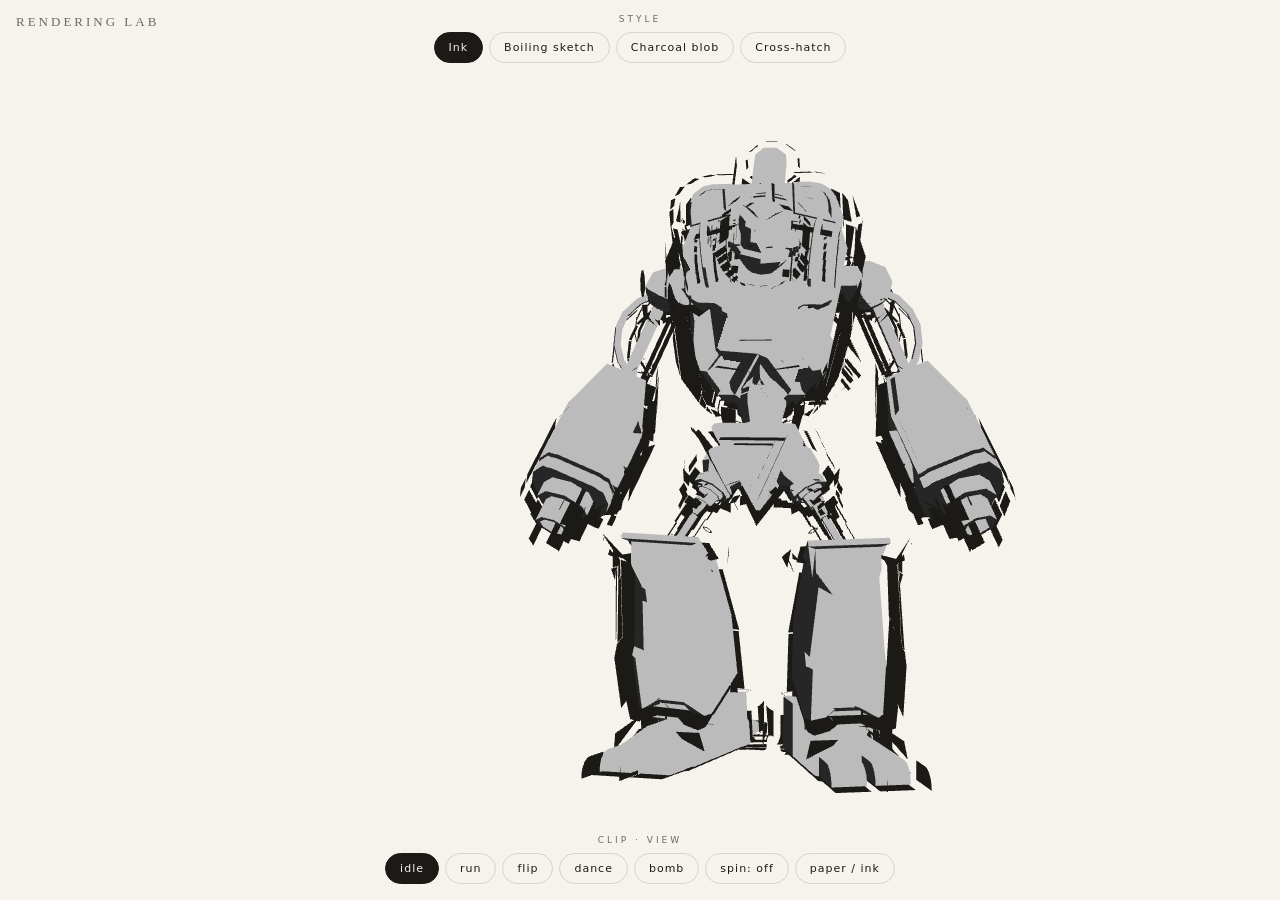
==== robit-lab.html @ 11714035 "Add robit rendering lab: ink / boiling-sketch / charcoal / cross-hatch Standalone playground (not li" ====
<!DOCTYPE html>
<html lang="en">
<head>
<meta charset="utf-8">
<meta name="viewport" content="width=device-width,initial-scale=1">
<title>Robit — rendering lab</title>
<style>
  :root{ --paper:#f6f3ec; --ink:#1c1a16; --dim:#6f6a5e; --line:rgba(28,26,22,.14); --seal:#c2452f; }
  body.ink{ --paper:#16150f; --ink:#f0ece2; --dim:#97917f; --line:rgba(240,236,226,.16); --seal:#d95b40; }
  *{box-sizing:border-box}
  html,body{margin:0;height:100%;overflow:hidden;font-family:"Space Grotesk",system-ui,sans-serif}
  body{background:var(--paper);color:var(--ink);transition:background-color .5s,color .5s}
  #c{position:fixed;inset:0;width:100%;height:100%;display:block;cursor:grab;touch-action:none}
  #c:active{cursor:grabbing}
  .bar{position:fixed;left:0;right:0;display:flex;gap:6px;justify-content:center;flex-wrap:wrap;padding:0 12px;z-index:5}
  #top{top:14px}
  #bottom{bottom:16px}
  .lbl{width:100%;text-align:center;font-size:9px;letter-spacing:3px;text-transform:uppercase;color:var(--dim);margin-bottom:2px}
  button{font:inherit;font-size:11px;font-weight:500;letter-spacing:1px;color:var(--ink);background:transparent;
    border:1px solid var(--line);border-radius:999px;padding:8px 14px;cursor:pointer;transition:.25s}
  button:hover{border-color:var(--dim)}
  button.on{background:var(--ink);color:var(--paper);border-color:var(--ink)}
  #title{position:fixed;top:14px;left:16px;font-family:"Playfair Display",Georgia,serif;font-size:13px;letter-spacing:3px;color:var(--dim);z-index:5}
  #msg{position:fixed;top:50%;left:0;right:0;text-align:center;color:var(--dim);font-size:12px}
</style>
</head>
<body>
<canvas id="c"></canvas>
<div id="title">RENDERING LAB</div>
<div id="msg">loading…</div>

<div class="bar" id="top">
  <div class="lbl">style</div>
  <button data-style="ink" class="on">Ink</button>
  <button data-style="sketch">Boiling sketch</button>
  <button data-style="charcoal">Charcoal blob</button>
  <button data-style="hatch">Cross-hatch</button>
</div>

<div class="bar" id="bottom">
  <div class="lbl">clip · view</div>
  <button data-clip="idle" class="on">idle</button>
  <button data-clip="run_forward">run</button>
  <button data-clip="front_flip">flip</button>
  <button data-clip="dance_01">dance</button>
  <button data-clip="throw_bomb">bomb</button>
  <button id="spin">spin: off</button>
  <button id="theme">paper / ink</button>
</div>

<script type="importmap">
{ "imports": { "three":"./vendor/three/three.module.js", "three/addons/":"./vendor/three/addons/" } }
</script>
<script type="module">
import * as THREE from 'three';
import { GLTFLoader } from 'three/addons/loaders/GLTFLoader.js';
import { MeshoptDecoder } from 'three/addons/libs/meshopt_decoder.module.js';

const canvas=document.getElementById('c'), msg=document.getElementById('msg');
const renderer=new THREE.WebGLRenderer({canvas,antialias:true,alpha:true});
renderer.setPixelRatio(Math.min(2,devicePixelRatio));
renderer.outputColorSpace=THREE.SRGBColorSpace;
const scene=new THREE.Scene();
const cam=new THREE.PerspectiveCamera(34,1,0.1,200);
scene.add(new THREE.AmbientLight(0xffffff,0.06));
const key=new THREE.DirectionalLight(0xffffff,1.5); key.position.set(2.5,4,4); scene.add(key);

const cssVar=n=>getComputedStyle(document.documentElement).getPropertyValue(n).trim()||getComputedStyle(document.body).getPropertyValue(n).trim();
function col(n){ return new THREE.Color(cssVar(n)); }

function gradientMap(steps){ const d=new Uint8Array(steps); for(let i=0;i<steps;i++) d[i]=Math.round(i/(steps-1)*255);
  const t=new THREE.DataTexture(d,steps,1,THREE.RedFormat); t.magFilter=t.minFilter=THREE.NearestFilter; t.generateMipmaps=false; t.needsUpdate=true; return t; }
const GRAD2=gradientMap(2), GRAD3=gradientMap(3);

// ---- shared uniforms updated on theme change / per frame ----
const U={ time:{value:0}, paper:{value:col('--paper')}, ink:{value:col('--ink')} };

// ---- outline hull factory (optionally "boiling") ----
function outlineMat(thickness, colr, boil){
  const m=new THREE.MeshBasicMaterial({color:colr, side:THREE.BackSide, transparent:true, opacity:1});
  m.onBeforeCompile=(sh)=>{
    sh.uniforms.oth={value:thickness}; sh.uniforms.amp={value:boil?boil:0}; sh.uniforms.time=U.time;
    sh.vertexShader='uniform float oth; uniform float amp; uniform float time;\n'+sh.vertexShader.replace(
      '#include <begin_vertex>',
      `#include <begin_vertex>
       float n = sin(dot(position.xyz, vec3(12.9,78.2,37.7)) + floor(time*9.0));
       transformed += normalize(objectNormal) * (oth + amp*n);`);
  };
  return m;
}

// ---- hatch fill (Lambert + screen-space etching) ----
function hatchMat(){
  const m=new THREE.MeshLambertMaterial({color:0xffffff});
  m.onBeforeCompile=(sh)=>{
    sh.uniforms.uPaper=U.paper; sh.uniforms.uInk=U.ink;
    sh.fragmentShader='uniform vec3 uPaper; uniform vec3 uInk;\n'
      +'float hln(vec2 p,float a,float f){ float u=p.x*cos(a)-p.y*sin(a); float t=abs(fract(u*f)-0.5)*2.0; return 1.0-smoothstep(0.10,0.30,t); }\n'
      +sh.fragmentShader.replace('#include <dithering_fragment>',
      `#include <dithering_fragment>
       float lum=dot(gl_FragColor.rgb, vec3(0.299,0.587,0.114));
       vec2 fc=gl_FragCoord.xy; float ink=0.0;
       if(lum<0.92) ink=max(ink, hln(fc, 0.785, 0.045));
       if(lum<0.55) ink=max(ink, hln(fc,-0.785, 0.045));
       if(lum<0.30) ink=max(ink, hln(fc, 0.0,   0.05));
       if(lum<0.14) ink=max(ink, hln(fc, 1.5708,0.05));
       gl_FragColor=vec4(mix(uPaper, uInk, ink), 1.0);`);
  };
  return m;
}

// ---- model ----
const TARGET=2.4; let model, pivot, mixer, bones=[], clips={}, curAction, framed=false, warm=0;
const meshes=[]; let hulls=[];   // current outline hull meshes
const loader=new GLTFLoader().setMeshoptDecoder(MeshoptDecoder);

loader.load('./models/robot.glb', gltf=>{
  model=gltf.scene;
  model.traverse(o=>{ if(o.isMesh) meshes.push(o); if(o.isSkinnedMesh&&o.skeleton) for(const b of o.skeleton.bones) if(!bones.includes(b)) bones.push(b); });
  pivot=new THREE.Group(); pivot.add(model); scene.add(pivot); pivot.rotation.y=-0.15;
  mixer=new THREE.AnimationMixer(model);
  for(const c of gltf.animations) clips[c.name]=c;
  play('idle');
  applyStyle('ink');
  msg.style.display='none';
}, undefined, e=>{ msg.textContent='load failed (serve over http): '+e; });

function play(name){
  const clip=clips[name]||clips['idle']||Object.values(clips)[0]; if(!clip) return;
  const a=mixer.clipAction(clip); a.reset().play();
  if(curAction&&curAction!==a) curAction.crossFadeTo(a,0.25,false);
  curAction=a;
}

function clearHulls(){ for(const h of hulls){ h.parent&&h.parent.remove(h); h.geometry=null; } hulls=[]; }
function addHull(mesh, mat){
  let h; if(mesh.isSkinnedMesh){ h=new THREE.SkinnedMesh(mesh.geometry, mat); h.bind(mesh.skeleton, mesh.bindMatrix); }
  else h=new THREE.Mesh(mesh.geometry, mat);
  h.frustumCulled=false; h.position.copy(mesh.position); h.quaternion.copy(mesh.quaternion); h.scale.copy(mesh.scale);
  mesh.parent.add(h); hulls.push(h);
}

let curStyle='ink';
function applyStyle(name){
  curStyle=name; clearHulls();
  const inkC=col('--ink');
  for(const o of meshes){
    if(name==='ink'){
      o.material=new THREE.MeshToonMaterial({color:0xffffff, gradientMap:GRAD2});
      addHull(o, outlineMat(0.05, inkC, 0));
    } else if(name==='sketch'){
      o.material=new THREE.MeshToonMaterial({color:0xffffff, gradientMap:GRAD2});
      addHull(o, outlineMat(0.055, inkC, 0.02));           // wobbling, "boiling" contour
    } else if(name==='charcoal'){
      o.material=new THREE.MeshToonMaterial({color:0xffffff, gradientMap:GRAD3});
      // layered translucent hulls → soft smudged charcoal edge
      const soft=(th,op)=>{ const m=outlineMat(th, inkC, 0); m.opacity=op; return m; };
      addHull(o, soft(0.11,0.18)); addHull(o, soft(0.075,0.28)); addHull(o, soft(0.045,0.9));
    } else if(name==='hatch'){
      o.material=hatchMat();
      addHull(o, outlineMat(0.05, inkC, 0));
    }
  }
}

// ---- framing (bone-based) ----
const _v=new THREE.Vector3();
function boneBox(){ const b=new THREE.Box3(); for(const bn of bones) b.expandByPoint(bn.getWorldPosition(_v)); return b.isEmpty()?null:b; }
function normalizeOnce(){ const box=boneBox(); if(!box) return; const s=new THREE.Vector3(); box.getSize(s);
  model.scale.multiplyScalar(TARGET/Math.max(s.y,0.001)); model.updateWorldMatrix(true,true); }
function fit(){ const box=boneBox(); if(!box) return; const s=new THREE.Vector3(); box.getSize(s); const c=new THREE.Vector3(); box.getCenter(c);
  const r=Math.max(s.x,s.y*0.9,s.z)*0.5*1.2+0.1; const fov=cam.fov*Math.PI/180, hf=2*Math.atan(Math.tan(fov/2)*cam.aspect);
  const dist=r/Math.sin(Math.min(fov,hf)/2)*1.02; const cy=c.y+s.y*0.05;
  cam.position.set(c.x,cy,c.z+dist); cam.lookAt(c.x,cy,c.z); cam.updateProjectionMatrix(); }
function resize(){ const r=canvas.getBoundingClientRect(); if(r.width<2)return false; renderer.setSize(r.width,r.height,false); cam.aspect=r.width/r.height; cam.updateProjectionMatrix(); return true; }
addEventListener('resize',()=>{framed=false;resize();});

// ---- drag to rotate ----
let dragging=false, px=0, py=0, spin=false;
canvas.addEventListener('pointerdown',e=>{dragging=true;px=e.clientX;py=e.clientY;});
addEventListener('pointerup',()=>dragging=false);
addEventListener('pointermove',e=>{ if(!dragging||!pivot)return; pivot.rotation.y+=(e.clientX-px)*0.01; pivot.rotation.x+=(e.clientY-py)*0.008; px=e.clientX; py=e.clientY; });

// ---- controls ----
document.querySelectorAll('[data-style]').forEach(btn=>btn.onclick=()=>{
  document.querySelectorAll('[data-style]').forEach(b=>b.classList.remove('on')); btn.classList.add('on'); applyStyle(btn.dataset.style);
});
document.querySelectorAll('[data-clip]').forEach(btn=>btn.onclick=()=>{
  document.querySelectorAll('[data-clip]').forEach(b=>b.classList.remove('on')); btn.classList.add('on'); play(btn.dataset.clip);
});
document.getElementById('spin').onclick=e=>{ spin=!spin; e.target.textContent='spin: '+(spin?'on':'off'); e.target.classList.toggle('on',spin); };
document.getElementById('theme').onclick=()=>{ document.body.classList.toggle('ink');
  U.paper.value.copy(col('--paper')); U.ink.value.copy(col('--ink')); applyStyle(curStyle); };

const clock=new THREE.Clock();
function tick(){
  const dt=clock.getDelta(); U.time.value+=dt;
  if(mixer) mixer.update(dt);
  if(!framed && resize() && warm++>3){ normalizeOnce(); fit(); framed=true; }
  if(spin&&pivot) pivot.rotation.y+=0.005;
  renderer.render(scene,cam);
  requestAnimationFrame(tick);
}
resize(); requestAnimationFrame(tick);
</script>
</body>
</html>
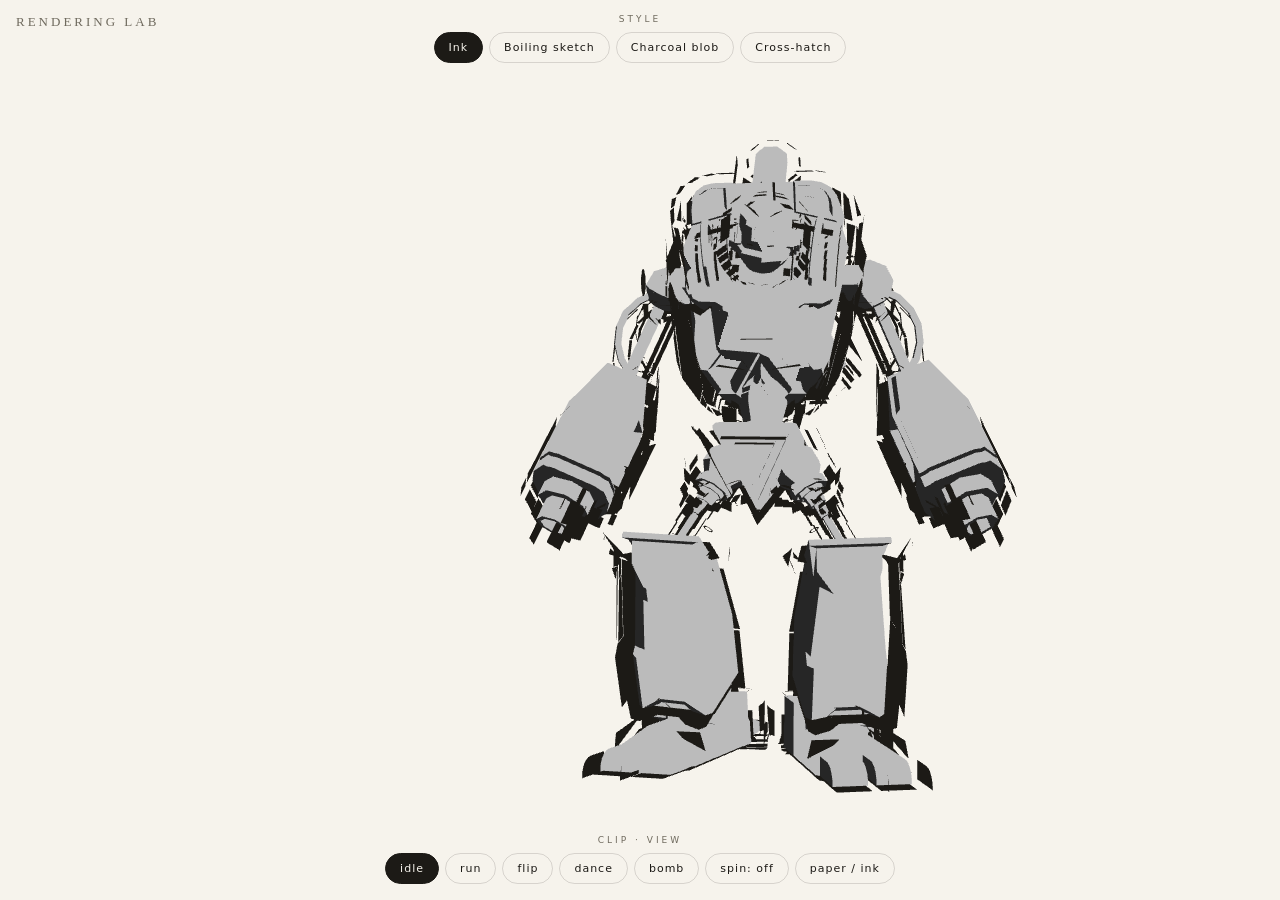
==== commit dc932d12: "Trim baked dead frames; robit just loops idle for now The game GLB bakes every clip onto one 18.57s " ====
--- a/robit-lab.html
+++ b/robit-lab.html
@@ -65,6 +65,19 @@
 scene.add(new THREE.AmbientLight(0xffffff,0.06));
 const key=new THREE.DirectionalLight(0xffffff,1.5); key.position.set(2.5,4,4); scene.add(key);
 
+function trimClip(clip, eps=1e-4){
+  let start=Infinity,end=0;
+  for(const tr of clip.tracks){ const t=tr.times,v=tr.values,st=v.length/t.length;
+    for(let i=1;i<t.length;i++){ let d=0; for(let k=0;k<st;k++) d=Math.max(d,Math.abs(v[i*st+k]-v[(i-1)*st+k]));
+      if(d>eps){ if(t[i-1]<start)start=t[i-1]; if(t[i]>end)end=t[i]; } } }
+  if(!isFinite(start)||end<=start) return;
+  const pad=1/60; start=Math.max(0,start-pad); end+=pad;
+  for(const tr of clip.tracks){ const t=tr.times,v=tr.values,st=v.length/t.length,nt=[],nv=[];
+    for(let i=0;i<t.length;i++){ if(t[i]<start-1e-6||t[i]>end+1e-6)continue; nt.push(t[i]-start); for(let k=0;k<st;k++) nv.push(v[i*st+k]); }
+    if(nt.length>=2){ tr.times=new Float32Array(nt); tr.values=new Float32Array(nv); } }
+  clip.duration=end-start; clip.resetDuration();
+}
+
 const cssVar=n=>getComputedStyle(document.documentElement).getPropertyValue(n).trim()||getComputedStyle(document.body).getPropertyValue(n).trim();
 function col(n){ return new THREE.Color(cssVar(n)); }
 
@@ -119,7 +132,7 @@
   model.traverse(o=>{ if(o.isMesh) meshes.push(o); if(o.isSkinnedMesh&&o.skeleton) for(const b of o.skeleton.bones) if(!bones.includes(b)) bones.push(b); });
   pivot=new THREE.Group(); pivot.add(model); scene.add(pivot); pivot.rotation.y=-0.15;
   mixer=new THREE.AnimationMixer(model);
-  for(const c of gltf.animations) clips[c.name]=c;
+  for(const c of gltf.animations){ trimClip(c); clips[c.name]=c; }
   play('idle');
   applyStyle('ink');
   msg.style.display='none';
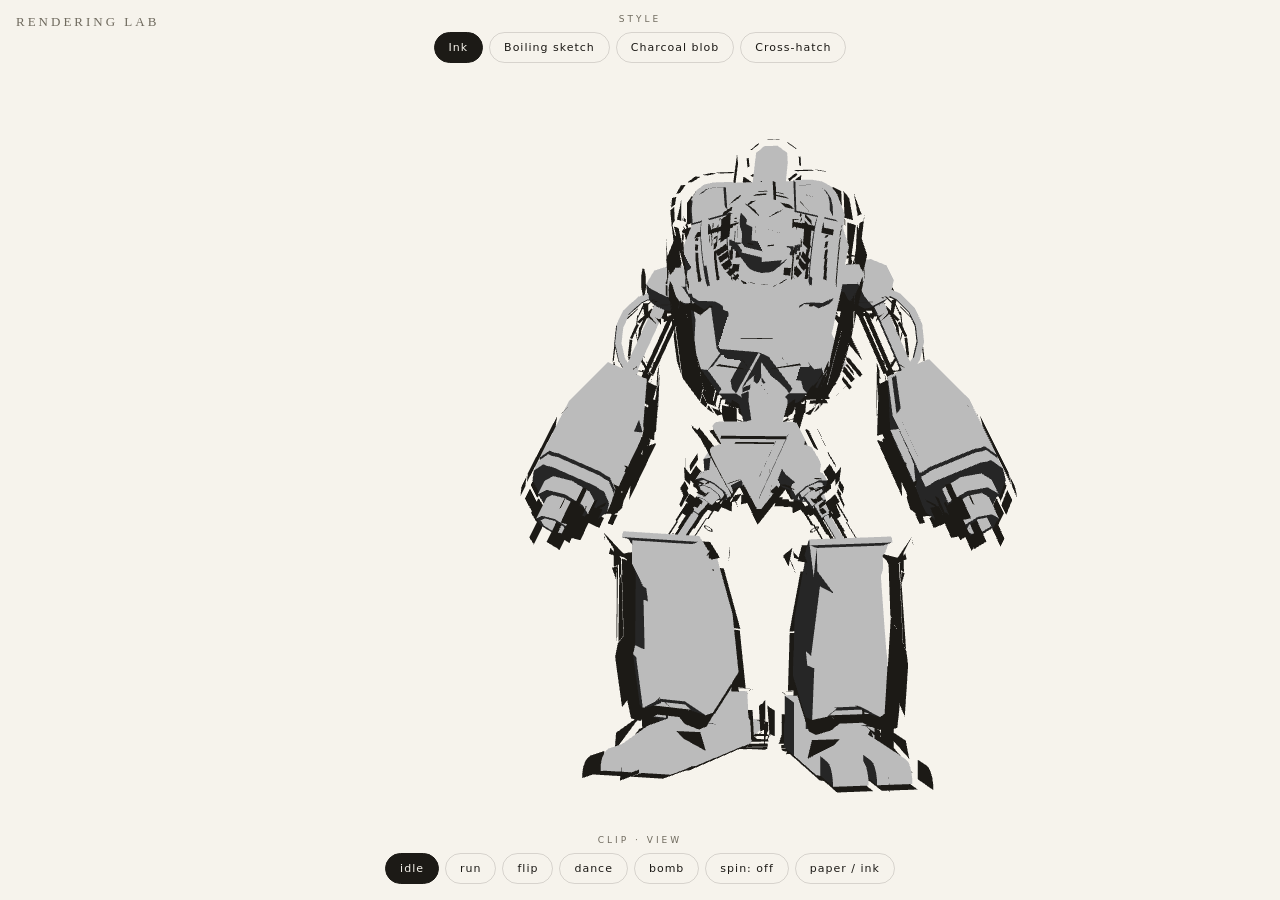
==== commit 6b84c2f8: "Mobile-first nav + multi-screen tile marks + robot assemble/idle fixes - Swipe left/right (and arrow" ====
--- a/robit-lab.html
+++ b/robit-lab.html
@@ -65,7 +65,7 @@
 scene.add(new THREE.AmbientLight(0xffffff,0.06));
 const key=new THREE.DirectionalLight(0xffffff,1.5); key.position.set(2.5,4,4); scene.add(key);
 
-function trimClip(clip, eps=1e-4){
+function trimClip(clip, eps=2e-3){
   let start=Infinity,end=0;
   for(const tr of clip.tracks){ const t=tr.times,v=tr.values,st=v.length/t.length;
     for(let i=1;i<t.length;i++){ let d=0; for(let k=0;k<st;k++) d=Math.max(d,Math.abs(v[i*st+k]-v[(i-1)*st+k]));
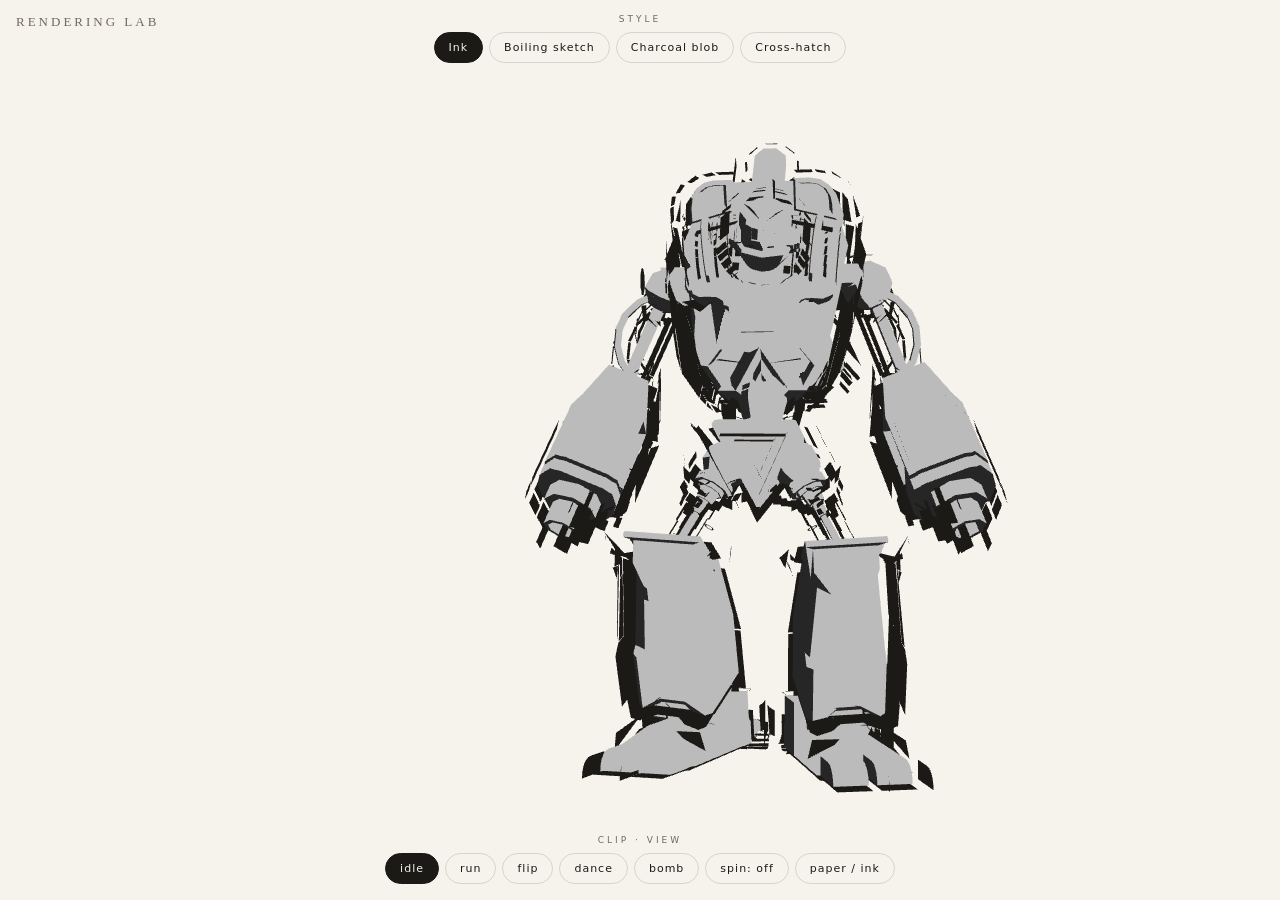
==== commit 5fad058b: "Fix idle stall for real: constant tracks kept stale 18.5s keyframes The trim windows were right (idl" ====
--- a/robit-lab.html
+++ b/robit-lab.html
@@ -72,10 +72,14 @@
       if(d>eps){ if(t[i-1]<start)start=t[i-1]; if(t[i]>end)end=t[i]; } } }
   if(!isFinite(start)||end<=start) return;
   const pad=1/60; start=Math.max(0,start-pad); end+=pad;
+  const dur=end-start;
   for(const tr of clip.tracks){ const t=tr.times,v=tr.values,st=v.length/t.length,nt=[],nv=[];
     for(let i=0;i<t.length;i++){ if(t[i]<start-1e-6||t[i]>end+1e-6)continue; nt.push(t[i]-start); for(let k=0;k<st;k++) nv.push(v[i*st+k]); }
-    if(nt.length>=2){ tr.times=new Float32Array(nt); tr.values=new Float32Array(nv); } }
-  clip.duration=end-start; clip.resetDuration();
+    if(nt.length>=2){ tr.times=new Float32Array(nt); tr.values=new Float32Array(nv); }
+    else { let j=0; for(let i=0;i<t.length;i++){ if(t[i]<=start+1e-6)j=i; else break; }
+      const cv=[]; for(let k=0;k<st;k++) cv.push(v[j*st+k]);
+      tr.times=new Float32Array([0,dur]); tr.values=new Float32Array([...cv,...cv]); } }
+  clip.duration=dur; clip.resetDuration();
 }
 
 const cssVar=n=>getComputedStyle(document.documentElement).getPropertyValue(n).trim()||getComputedStyle(document.body).getPropertyValue(n).trim();
